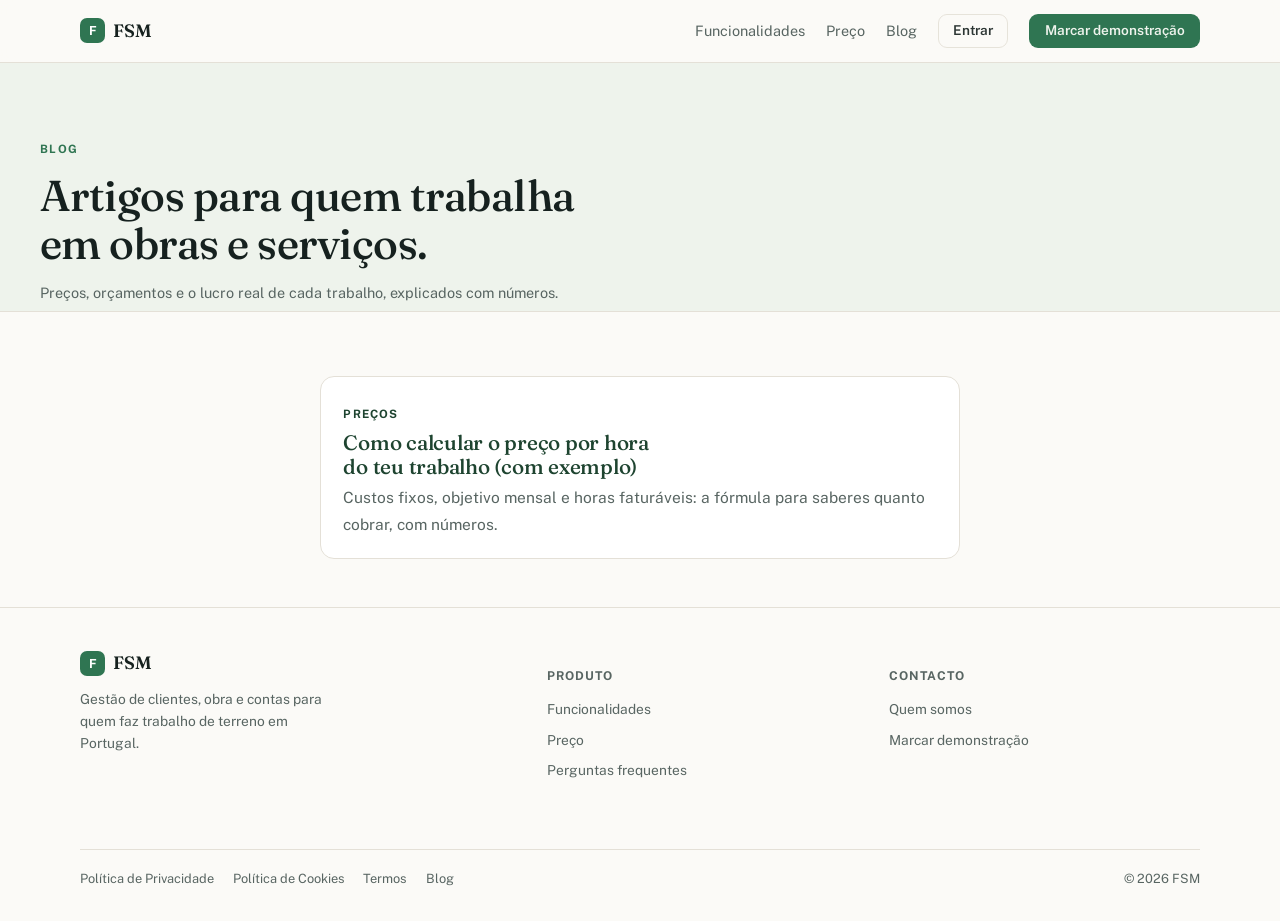
==== blog/index.html @ ea2ad69f "Blog: primeiro artigo (preço por hora), página do blog com o design da LP, ligações internas, sitema" ====
<!doctype html>
<html lang="pt-PT">
<head>
<meta charset="utf-8">
<meta name="viewport" content="width=device-width,initial-scale=1">
<title>Blog FSM — Orçamentos, preços e gestão para profissionais de obras e serviços</title>
<meta name="description" content="Artigos práticos para eletricistas, canalizadores, pintores e empreiteiros: como calcular o preço por hora, fazer orçamentos e saber o lucro real de cada trabalho.">
<meta name="robots" content="index,follow,max-image-preview:large">
<link rel="canonical" href="https://fsmportugal.pt/blog/">
<link rel="icon" href="/favicon.svg" type="image/svg+xml">
<meta property="og:type" content="website">
<meta property="og:locale" content="pt_PT">
<meta property="og:site_name" content="FSM">
<meta property="og:title" content="Blog FSM — Orçamentos, preços e gestão para profissionais de obras e serviços">
<meta property="og:description" content="Artigos práticos sobre preço por hora, orçamentos e lucro real de cada trabalho.">
<meta property="og:url" content="https://fsmportugal.pt/blog/">
<meta property="og:image" content="https://fsmportugal.pt/og.jpg">
<meta name="twitter:card" content="summary_large_image">
<link rel="preconnect" href="https://fonts.googleapis.com">
<link rel="preconnect" href="https://fonts.gstatic.com" crossorigin>
<link rel="stylesheet" href="https://fonts.googleapis.com/css2?family=Fraunces:opsz,wght@9..144,400;9..144,500;9..144,600&family=Public+Sans:wght@400;500;600;700&display=swap">
<link rel="stylesheet" href="/blog/lp.css">
<link rel="stylesheet" href="/blog/blog.css">
<script type="application/ld+json">{"@context":"https://schema.org","@type":"Blog","name":"Blog FSM","url":"https://fsmportugal.pt/blog/","inLanguage":"pt-PT","publisher":{"@type":"Organization","name":"FSM","url":"https://fsmportugal.pt/"}}</script>
</head>
<body>
<header class="nav"><div class="wrap-wide">
  <a class="brand" href="/" style="text-decoration:none;color:inherit"><span class="mark">F</span> FSM</a>
  <nav>
    <a class="lnk" href="/#destaque">Funcionalidades</a>
    <a class="lnk" href="/#preco">Preço</a>
    <a class="lnk" href="/blog/">Blog</a>
    <a class="btn btn-ghost btn-sm" href="https://fsm-portugal.lovable.app/auth" style="border-color:var(--line);">Entrar</a>
    <a class="btn btn-primary btn-sm" href="/#final">Marcar demonstração</a>
  </nav>
</div></header>
<section class="hero artigo-head"><div class="wrap-wide">
  <span class="eyebrow">Blog</span>
  <h1>Artigos para quem trabalha em obras e serviços.</h1>
  <p class="meta">Preços, orçamentos e o lucro real de cada trabalho, explicados com números.</p>
</div></section>
<main class="artigo">
  <div class="lista">
    <a class="cartao" href="/blog/como-calcular-preco-por-hora/">
      <span class="tag">Preços</span>
      <h2>Como calcular o preço por hora do teu trabalho (com exemplo)</h2>
      <p>Custos fixos, objetivo mensal e horas faturáveis: a fórmula para saberes quanto cobrar, com números.</p>
    </a>
  </div>
</main>
<footer>
  <div class="wrap-wide">
    <div class="fbrand">
      <div class="brand"><span class="mark">F</span> FSM</div>
      <p>Gestão de clientes, obra e contas para quem faz trabalho de terreno em Portugal.</p>
    </div>
    <div>
      <h4>Produto</h4>
      <ul>
        <li><a href="/#destaque">Funcionalidades</a></li>
        <li><a href="/#preco">Preço</a></li>
        <li><a href="/#faq">Perguntas frequentes</a></li>
      </ul>
    </div>
    <div>
      <h4>Contacto</h4>
      <ul>
        <li><a href="/#quem-somos">Quem somos</a></li>
        <li><a href="/#final">Marcar demonstração</a></li>
      </ul>
    </div>
    <div class="fbottom" style="grid-column:1/-1;">
      <a href="/#privacidade">Política de Privacidade</a>
      <a href="/#cookies">Política de Cookies</a>
      <a href="/#termos">Termos</a>
      <a href="/blog/">Blog</a>
      <span class="sp">© 2026 FSM</span>
    </div>
  </div>
</footer>
</body>
</html>
---- blog/lp.css ----
:root{
    --ground:#FBFAF7; --surface:#FFFFFF; --tint:#EEF3EC; --tint-2:#F4F2EC;
    --ink:#16211F; --ink-soft:#586562; --line:#E4E0D7;
    --accent:#2F7552; --accent-fill:#2F7552; --accent-ink:#1E4430; --accent-deep:#163224;
    --bad:#B4443A;
    color-scheme:light;
    --serif:"Fraunces", ui-serif, Georgia, serif;
    --sans:"Public Sans", ui-sans-serif, system-ui, -apple-system, "Segoe UI", sans-serif;
    --pad: clamp(1.25rem, 5vw, 2.5rem);
    --col: 760px;
  }
  :root[data-theme="dark"]{
    --ground:#0E1413; --surface:#151E1C; --tint:#12312D; --tint-2:#1B2624;
    --ink:#ECEFEC; --ink-soft:#9AA8A4; --line:#26302E;
    --accent:#6FCB93; --accent-fill:#57B075; --accent-ink:#BEE6CB; --accent-deep:#0F2419;
    --bad:#E0776C;
  }

  *{box-sizing:border-box;}
  html{-webkit-text-size-adjust:100%; scroll-behavior:smooth;}
  body{margin:0; background:var(--ground); color:var(--ink); font-family:var(--sans); font-size:1rem; line-height:1.6; -webkit-font-smoothing:antialiased; font-synthesis:none;}
  h1,h2,h3{font-family:var(--serif); font-weight:500; line-height:1.12; text-wrap:balance; margin:0; letter-spacing:-.012em;}
  p{margin:0;}
  a{color:inherit;}
  svg{display:block;}
  button{font:inherit; color:inherit;}

  .wrap{max-width:var(--col); margin-inline:auto; padding-inline:var(--pad);}
  .wrap-wide{max-width:1200px; margin-inline:auto; padding-inline:var(--pad);}
  .eyebrow{font-weight:700; font-size:.72rem; letter-spacing:.13em; text-transform:uppercase; color:var(--accent);}

  header.nav{position:sticky; top:0; z-index:20; background:color-mix(in srgb, var(--ground) 90%, transparent); backdrop-filter:blur(8px); border-bottom:1px solid var(--line);}
  .nav .wrap-wide{display:flex; align-items:center; gap:1.4rem; height:62px;}
  .brand{display:flex; align-items:center; gap:.5rem; font-family:var(--serif); font-weight:600; font-size:1.12rem;}
  .brand .mark{width:25px; height:25px; border-radius:7px; background:var(--accent-fill); color:#fff; display:grid; place-items:center; font-size:.78rem; font-weight:700; font-family:var(--sans); flex:none;}
  .nav nav{margin-left:auto; display:flex; align-items:center; gap:1.3rem;}
  .nav nav a.lnk{font-size:.9rem; color:var(--ink-soft); text-decoration:none;}
  .nav nav a.lnk:hover{color:var(--ink);}
  @media (max-width:700px){ .nav nav a.lnk{display:none;} }
  .nav .btn{white-space:nowrap;}
  @media (max-width:480px){ .nav .wrap-wide{gap:.7rem;} .nav nav{gap:.5rem;} .nav .btn-sm{padding:.5rem .7rem; font-size:.8rem;} }

  .btn{display:inline-flex; align-items:center; gap:.5rem; justify-content:center; font-family:var(--sans); font-weight:600; font-size:.92rem; line-height:1; padding:.82rem 1.2rem; border-radius:9px; text-decoration:none; cursor:pointer; border:1px solid transparent; transition:transform .12s ease, background .12s ease, border-color .12s ease;}
  .btn-primary{background:var(--accent-fill); color:var(--tint);}
  .btn-primary:hover{transform:translateY(-1px);}
  .btn-ghost{background:transparent; color:inherit; border-color:currentColor; opacity:.9;}
  .btn-ghost:hover{opacity:1;}
  .btn-sm{padding:.55rem .9rem; font-size:.85rem;}
  :focus-visible{outline:2px solid var(--accent); outline-offset:3px; border-radius:4px;}

  /* hero */
  .hero{background:var(--tint); border-bottom:1px solid var(--line); padding:clamp(3rem,8vw,4.5rem) 0 clamp(2rem,5vw,2.75rem);}
  .hero .wrap-wide{max-width:1280px;}
  .hero-inner{display:grid; gap:2.6rem; align-items:center;}
  @media (min-width:960px){ .hero-inner{grid-template-columns:1.05fr .95fr;} }
  .hero h1{font-size:clamp(2.1rem,5.6vw,3.15rem); margin:.9rem 0 1rem; max-width:20ch;}
  .hero p.lede{font-size:clamp(1.02rem,1.7vw,1.15rem); color:var(--ink-soft); max-width:46ch;}
  .hero .actions{display:flex; flex-wrap:wrap; gap:.75rem; margin-top:1.6rem;}
  .hero .fine{margin-top:.9rem; font-size:.82rem; color:var(--ink-soft);}

  /* colagem de fotos do hero */
  .hero-visual{display:grid; grid-template-columns:1fr 1fr; gap:.75rem; width:100%; max-width:460px; margin-inline:auto;}
  @media (min-width:960px){ .hero-visual{margin-inline:0 0 0 auto;} }
  .hv-photo{position:relative; border-radius:16px; overflow:hidden; box-shadow:0 16px 34px -18px rgba(11,59,55,.28); background:#04211E;}
  .hv-photo img{width:100%; height:100%; object-fit:cover; display:block;}
  .hv-main{grid-column:1/3; aspect-ratio:16/10;}
  .hv-tag{position:absolute; left:.7rem; bottom:.7rem; background:rgba(4,33,30,.78); color:#fff; font-size:.7rem; font-weight:700; letter-spacing:.02em; padding:.32rem .6rem; border-radius:999px; backdrop-filter:blur(3px);}
  .hv-a, .hv-b{aspect-ratio:1/1;}
  .hv-card{grid-column:1/3; background:#fff; color:#16211F; border-radius:14px; padding:.9rem 1.05rem; box-shadow:0 16px 34px -18px rgba(0,0,0,.45); display:flex; align-items:center; justify-content:space-between; gap:.75rem;}
  .hv-card .hv-info{display:flex; flex-direction:column; gap:.15rem;}
  .hv-card .hv-lbl{font-size:.72rem; color:#586562;}
  .hv-card .hv-val{font-size:.95rem; font-weight:700;}
  .hv-card .pill{font-size:.68rem; font-weight:700; padding:.28rem .6rem; border-radius:999px; background:#EEF3EC; color:#1E4430; white-space:nowrap;}

  /* screenshot — cantos arredondados, sombra suave */
  .shot{
    width:100%; aspect-ratio:16/9; background:var(--tint-2);
    border:1px solid var(--line); border-radius:16px; overflow:hidden;
    box-shadow:0 20px 44px -24px rgba(11,59,55,.35);
    display:flex; align-items:center; justify-content:center;
    color:var(--ink-soft); font-size:.78rem; letter-spacing:.06em; text-transform:uppercase; text-align:center; padding:1rem;
    background-image:repeating-linear-gradient(45deg, transparent 0 14px, color-mix(in srgb, var(--ink-soft) 6%, transparent) 14px 15px);
  }
  .shot img{width:100%; height:100%; object-fit:cover; object-position:top;}
  /* quando o print é mais alto que largo (ex.: documento de orçamento), a caixa deixa de forçar 16:9
     e a imagem aparece inteira, sem cortar. */
  .shot.has-img{aspect-ratio:auto; background:var(--tint-2); padding:1.4rem; min-height:200px;}
  .shot.has-img img{width:auto; height:auto; max-width:100%; max-height:600px; display:block;}

  /* mockup de portatil com foto real (nao desenhado), com o screenshot encaixado no ecra */
  .laptop-mock{position:relative; width:min(100%, 780px); margin-inline:auto; aspect-ratio:800/476;}
  .laptop-mock .laptop-photo{position:absolute; inset:0; width:100%; height:100%; object-fit:contain; display:block; pointer-events:none;}
  .laptop-mock .screen-overlay{position:absolute; left:11.625%; top:6.303%; width:76.75%; height:80.46%; overflow:hidden; background:#f8fafb;}
  .laptop-mock .screen-overlay img{width:100%; height:100%; object-fit:contain; object-position:top; display:block;}

  /* arrastar/scroll dentro do ecrã do mockup, como se a app estivesse a mexer */
  .pan-wrap{cursor:grab; touch-action:pan-y;}
  .pan-wrap.dragging{cursor:grabbing;}
  .pan-wrap img.pan-img{position:absolute; top:0; left:0; width:100%; height:auto; max-width:none; max-height:none; object-fit:unset; display:block; -webkit-user-drag:none; user-select:none; will-change:transform;}
  .laptop-mock .screen-overlay.pan-wrap img.pan-img{left:50%; width:116%; transform:translate(-50%,0);}

  /* zonas tocáveis invisíveis (ex: barra de navegação) e feedback de toque */
  .nav-hotspot{position:absolute; left:0; top:0; background:transparent; border:0; padding:0; margin:0; cursor:pointer; -webkit-tap-highlight-color:transparent; z-index:2;}
  .tap-ripple{position:absolute; border-radius:50%; background:rgba(61,139,95,.32); transform:translate(-50%,-50%) scale(0); opacity:1; pointer-events:none; animation:tapRipple .55s ease-out forwards; z-index:3;}

  /* barra de navegação do telemóvel fixa por cima do conteúdo que desliza */
  .phone-navbar{position:absolute; left:0; bottom:0; width:100%; aspect-ratio:780/148; z-index:5; overflow:hidden;}
  .phone-navbar img{width:100%; height:100%; display:block; pointer-events:none; -webkit-user-drag:none; user-select:none;}
  .phone-navbar .nav-hotspot{height:100%;}
  @keyframes tapRipple{to{transform:translate(-50%,-50%) scale(1); opacity:0;}}


  .shot.is-mobile{aspect-ratio:auto; background:transparent; border:none; box-shadow:none; padding:1rem 0; min-height:0;}
  .phone-frame{width:min(380px,90%); margin-inline:auto; aspect-ratio:9/19.3; background:#111816; border-radius:34px; padding:9px; box-shadow:0 20px 44px -18px rgba(11,59,55,.4); position:relative;}
  @media (max-width:480px){ .phone-frame{width:min(320px,92%);} }
  .phone-frame::before{content:""; position:absolute; top:9px; left:50%; transform:translateX(-50%); width:64px; height:16px; background:#111816; border-radius:0 0 10px 10px; z-index:2;}
  .phone-screen{position:relative; width:100%; height:100%; border-radius:24px; overflow:hidden; background:var(--tint-2); display:flex; align-items:center; justify-content:center;}
  .phone-screen img{width:100%; height:100%; object-fit:cover; display:block;}
  .phone-screen.placeholder{color:var(--ink-soft); font-size:.68rem; letter-spacing:.03em; text-align:center; padding:1.2rem; line-height:1.5; background-image:repeating-linear-gradient(45deg, transparent 0 10px, color-mix(in srgb, var(--ink-soft) 10%, transparent) 10px 11px);}

  .tap-hint{display:flex; align-items:center; justify-content:center; gap:.45rem; width:max-content; max-width:90%; margin:1rem auto 0; font-size:.78rem; font-weight:600; color:var(--accent-ink); background:var(--tint); border:1px solid var(--line); border-radius:999px; padding:.45rem 1rem; text-align:center;}
  .tap-hint[hidden]{display:none;}
  .tap-hint .dot{width:8px; height:8px; flex:none; border-radius:50%; background:var(--accent); animation:tapHintPulse 1.6s ease-in-out infinite;}
  @keyframes tapHintPulse{0%,100%{transform:scale(1); opacity:1;} 50%{transform:scale(1.7); opacity:.45;}}

  /* como funciona */
  .como{padding:clamp(3rem,7vw,4.5rem) 0; border-top:1px solid var(--line); text-align:center;}
  .como .wrap-wide{max-width:1040px;}
  .como h2{font-size:clamp(1.6rem,3.4vw,2.2rem); margin:.6rem auto 0; max-width:20ch;}
  .como ol{list-style:none; margin:2.2rem 0 0; padding:0; display:grid; gap:1rem; text-align:left;}
  @media (min-width:800px){ .como ol{grid-template-columns:repeat(3,1fr); gap:1.4rem;} }
  .como li{background:var(--surface); border:1px solid var(--line); border-radius:14px; padding:1.5rem; overflow:hidden;}
  .como .n{display:grid; place-items:center; width:2rem; height:2rem; border-radius:50%; background:var(--tint); color:var(--accent-ink); font-weight:700; font-size:.95rem; margin-bottom:.9rem;}
  .como-photo{position:relative; aspect-ratio:4/3; margin:-1.5rem -1.5rem 1.1rem -1.5rem; overflow:hidden; background:var(--tint);}
  .como-art{position:absolute; inset:0; display:flex; align-items:center; justify-content:center; padding:1rem;}
  .como-art > svg{width:100%; height:100%; display:block;}
  .art-card{background:var(--surface); border:1px solid var(--line); border-radius:12px; overflow:hidden; box-shadow:0 10px 22px -12px rgba(11,59,55,.4);}
  .art-card img{display:block; width:100%; height:auto;}
  .art-flow{width:100%; display:flex; flex-direction:column; gap:.3rem;}
  .art-flow .a1{width:80%; align-self:flex-start;}
  .art-flow .a2{width:80%; align-self:flex-end;}
  .art-flow .arrow{align-self:center; width:26px; height:26px; color:var(--accent);}
  .art-kpi{width:100%; display:flex; flex-direction:column; align-items:center; gap:.55rem;}
  .art-kpi .art-card{width:66%;}
  .art-kpi .bars{width:46%; height:auto;}
  .art-pill{display:inline-flex; align-items:center; gap:.4rem; font-size:.72rem; font-weight:700; color:var(--accent-ink); background:var(--surface); border:1px solid var(--line); border-radius:999px; padding:.25rem .65rem;}
  .art-pill .dot{width:7px; height:7px; border-radius:50%; background:var(--accent); animation:tapHintPulse 1.6s ease-in-out infinite;}
  .como-photo .n{position:absolute; left:.9rem; bottom:-.9rem; margin:0; border:3px solid var(--surface); box-shadow:0 4px 10px rgba(0,0,0,.18);}
  .como h3{font-size:1.08rem; margin-bottom:.4rem;}
  .como p{color:var(--ink-soft); font-size:.92rem;}

  /* funcionalidade em destaque — abas + 1 print grande */
  .destaque{padding:clamp(3rem,7vw,4.5rem) 0; border-top:1px solid var(--line); background:var(--tint);}
  .destaque .wrap-wide{max-width:1200px;}
  .destaque .eyebrow{display:block; text-align:center;}
  .destaque h2.head{text-align:center; font-size:clamp(1.6rem,3.4vw,2.2rem); margin:.6rem auto 2.2rem; max-width:22ch;}
  .destaque-grid{display:grid; gap:2rem;}
  .dgrid{display:grid; gap:1.6rem; margin-top:1.6rem;}
  @media (min-width:641px){ .dgrid{grid-template-columns:200px 1fr; gap:1.8rem; align-items:start;} }
  .tabs{display:flex; flex-direction:column; gap:.5rem;}
  .tabs button{all:unset; box-sizing:border-box; cursor:pointer; width:100%; padding:.82rem 1.2rem; font-family:var(--sans); font-size:.92rem; font-weight:600; color:var(--ink); background:var(--surface); border:1px solid var(--line); border-radius:9px; transition:transform .12s ease, background .12s ease, border-color .12s ease;}
  .tabs button:hover{transform:translateY(-1px); border-color:var(--accent);}
  @media (max-width:640px){
    .tabs{position:relative; flex-direction:row; overflow-x:auto; gap:.5rem; margin-inline:calc(var(--pad) * -1); padding:.2rem var(--pad) .5rem; scroll-snap-type:x proximity; scrollbar-width:none;}
    .tabs::-webkit-scrollbar{display:none;}
    .tabs button{width:auto; flex:none; white-space:nowrap; padding:.62rem 1.05rem; scroll-snap-align:start;}
  }
  .tabs button[aria-selected="true"]{background:var(--accent-fill); color:var(--tint); border-color:var(--accent-fill);}
  .dpane h3{font-size:1.35rem; line-height:1.2; margin-bottom:.6rem;}
  .dpane p{color:var(--ink-soft); max-width:56ch; margin-bottom:1.4rem;}
  @media (max-width:859px){
    .dpane h3{min-height:3.2em;}
    .dpane p{min-height:6.4em;}
  }
  @media (min-width:860px){
    .destaque-grid{grid-template-columns:minmax(480px,1fr) minmax(320px,420px); column-gap:2.4rem; align-items:start;}
    .destaque-left .eyebrow, .destaque-left h2.head{text-align:left; margin-left:0; margin-right:0;}
    .destaque-right{grid-column:2; grid-row:1;}
  }

  /* antes/depois + transformação */
  .transf{padding:clamp(3rem,7vw,4.5rem) 0; border-top:1px solid var(--line);}
  .transf .wrap-wide{max-width:1000px;}
  .transf .head{text-align:center; margin-bottom:2rem;}
  .transf h2{font-size:clamp(1.6rem,3.4vw,2.2rem);}
  .transf .sub{color:var(--ink-soft); margin-top:.5rem;}
  .cols{display:grid; gap:1rem;}
  @media (min-width:740px){ .cols{grid-template-columns:1fr 1fr; gap:1.4rem;} }
  .tcard{border:1px solid var(--line); border-radius:14px; padding:1.4rem 1.5rem; background:var(--surface); overflow:hidden;}
  .tcard-photo{aspect-ratio:16/9; margin:-1.4rem -1.5rem 1.1rem -1.5rem; overflow:hidden;}
  .tcard-photo img{width:100%; height:100%; object-fit:cover; display:block;}
  .tcard.before .tcard-photo img{filter:grayscale(1) contrast(.95) brightness(.92);}
  .tcard h3{font-size:1.05rem; margin-bottom:.9rem; font-family:var(--sans); font-weight:700; letter-spacing:0;}
  .tcard ul{list-style:none; margin:0; padding:0; display:grid; gap:.6rem; font-size:.95rem; color:var(--ink-soft);}
  .tcard li{display:flex; gap:.6rem; align-items:flex-start;}
  .tcard.before li::before{content:"✗"; color:var(--bad); font-weight:700; flex:none;}
  .tcard.after{border-color:color-mix(in srgb, var(--accent) 40%, var(--line)); background:var(--tint);}
  .tcard.after li::before{content:"✓"; color:var(--accent); font-weight:700; flex:none;}
  .transf .cta{text-align:center; margin-top:2.2rem;}
  .transf .cta p{margin-top:.7rem; font-size:.85rem; color:var(--ink-soft);}

  /* vídeo / testemunho */
  .video-sec[hidden]{display:none;}
  .video-sec{background:var(--tint); border-top:1px solid var(--line); padding:clamp(3rem,7vw,4.5rem) 0;}
  .video-sec .wrap-wide{max-width:1120px; text-align:center;}
  .video-sec h2{font-size:clamp(1.6rem,3.4vw,2.2rem); margin:.6rem auto 2rem; max-width:22ch;}
  .video-grid{display:grid; gap:1.3rem; max-width:820px; margin-inline:auto;}
  @media (min-width:700px){ .video-grid.n2{grid-template-columns:1fr 1fr;} }
  .video-slot{
    aspect-ratio:16/10; border:1.5px dashed color-mix(in srgb, var(--accent) 40%, var(--line)); border-radius:16px; overflow:hidden;
    display:flex; flex-direction:column; align-items:center; justify-content:center; gap:.7rem;
    background:var(--surface); color:var(--ink-soft); text-align:center; padding:1.2rem;
  }
  .video-slot .play{width:46px; height:46px; border-radius:50%; background:var(--tint-2); color:var(--accent-ink); display:grid; place-items:center; flex:none;}
  .video-slot .lbl{font-size:.86rem; letter-spacing:.02em; color:var(--ink);}
  .video-slot .cap{font-size:.76rem; color:var(--ink-soft);}

  /* preço */
  .pricing{padding:clamp(3rem,7vw,4.5rem) 0; border-top:1px solid var(--line);}
  .pricing .wrap{max-width:1000px;}
  .price-grid{display:grid; gap:2rem; align-items:center;}
  @media (min-width:800px){ .price-grid{grid-template-columns:1fr 1fr;} }
  .price-card{background:var(--surface); border:1px solid var(--line); border-radius:18px; padding:clamp(1.6rem,4vw,2.4rem); box-shadow:0 14px 40px -20px rgba(11,59,55,.28);}
  .price-card .amount{font-family:var(--serif); font-weight:600; font-size:2.7rem; letter-spacing:-.02em;}
  .price-card .amount small{font-size:1rem; color:var(--ink-soft); font-family:var(--sans); font-weight:500;}
  .price-card .setup{color:var(--ink-soft); font-size:.9rem; margin-top:.2rem;}
  .price-card ul{list-style:none; padding:0; margin:1.3rem 0 1.4rem; display:grid; gap:.6rem; font-size:.92rem;}
  .price-card li{display:flex; gap:.55rem; align-items:flex-start;}
  .price-card li svg{flex:none; margin-top:.15rem; color:var(--accent);}
  .price-card .lbl-u{font-size:.72rem; font-weight:700; letter-spacing:.08em; text-transform:uppercase; color:var(--accent-ink); margin-top:1.3rem;}
  .price-card ul.per-user{margin-top:.7rem;}
  .bonus{background:var(--tint); border:1px dashed color-mix(in srgb, var(--accent) 45%, var(--line)); border-radius:12px; padding:1rem 1.1rem; margin-bottom:1.4rem;}
  .bonus .lbl{font-size:.7rem; font-weight:700; letter-spacing:.08em; text-transform:uppercase; color:var(--accent-ink); margin-bottom:.5rem;}
  .bonus ul{list-style:none; margin:0; padding:0; display:grid; gap:.45rem; font-size:.87rem; color:var(--ink-soft);}
  .price-note{color:var(--ink-soft); font-size:.95rem; max-width:30ch;}

  /* garantia */
  .guar{background:var(--tint); border-top:1px solid var(--line);}
  .guar .wrap{max-width:760px; padding-block:clamp(2.6rem,6vw,3.4rem); text-align:center;}
  .guar .ico{width:44px; height:44px; margin:0 auto 1rem; border-radius:50%; background:var(--surface); border:1px solid var(--line); color:var(--accent-ink); display:grid; place-items:center;}
  .guar h2{font-size:clamp(1.4rem,3vw,1.85rem); margin-bottom:.7rem;}
  .guar p.desc{color:var(--ink-soft); max-width:48ch; margin-inline:auto;}
  .guar .marks{display:flex; flex-wrap:wrap; justify-content:center; gap:1.4rem; margin-top:1.6rem; font-size:.85rem; color:var(--ink-soft);}
  .guar .marks span{display:flex; align-items:center; gap:.4rem;}
.guar-cta{margin-top:1.6rem;}

  /* quem somos */
  .quem{background:var(--surface); border-top:1px solid var(--line); padding:clamp(3rem,7vw,4.5rem) 0;}
  .quem .wrap-wide{max-width:1200px;}
  .quem-grid{display:grid; gap:2.4rem; align-items:center;}
  @media (min-width:860px){ .quem-grid{grid-template-columns:1fr 1fr;} }
  .quem .pill{display:inline-flex; align-items:center; gap:.5rem; background:var(--tint); border:1px solid var(--line); padding:.5rem 1rem; border-radius:999px; font-size:.7rem; font-weight:700; letter-spacing:.1em; text-transform:uppercase; color:var(--accent-ink);}
  .quem .pill .dot{width:7px; height:7px; border-radius:50%; background:var(--accent-fill); flex:none;}
  .quem h2{font-size:clamp(1.9rem,4vw,2.5rem); margin:1.1rem 0 1.2rem;}
  .quem p.bio{color:var(--ink-soft); max-width:52ch; font-size:1.02rem; margin-bottom:.9rem;}
  .quem .btn{margin-top:1.1rem;}
  .quem-photo{position:relative; border-radius:16px; overflow:hidden; aspect-ratio:3/4; max-width:420px; margin-inline:auto; box-shadow:0 20px 44px -20px rgba(0,0,0,.45);}
  @media (min-width:860px){ .quem-photo{margin-inline:0; margin-left:auto;} }
  .quem-photo img{width:100%; height:100%; object-fit:cover;}
  .quem-photo .tag{position:absolute; left:1rem; bottom:1rem; background:rgba(10,20,18,.75); backdrop-filter:blur(4px); color:#fff; padding:.5rem .9rem; border-radius:8px; font-size:.9rem; font-weight:600;}

  /* faq */
  .faq{padding:clamp(3rem,7vw,4.5rem) 0; border-top:1px solid var(--line);}
  .faq .wrap{max-width:760px;}
  .faq h2{font-size:clamp(1.6rem,3.4vw,2.1rem);}
  .faq dl{margin:1.6rem 0 0;}
  .faq dt{font-family:var(--serif); font-weight:500; font-size:1.1rem; padding:1.1rem 0 .35rem; border-top:1px solid var(--line);}
  .faq dd{margin:0 0 1rem; color:var(--ink-soft); max-width:58ch;}

  /* cta final */
  .final{background-image:linear-gradient(135deg, color-mix(in srgb, var(--accent-deep) 92%, transparent), color-mix(in srgb, var(--accent-fill) 85%, transparent)), url("/img/44da4aa13917.jpg"); background-size:cover; background-position:center; color:#fff;}
  .final .wrap{max-width:760px; padding-block:clamp(3rem,7vw,4rem); text-align:center;}
  .final h2{font-size:clamp(1.7rem,3.8vw,2.3rem); max-width:22ch; margin:0 auto .7rem;}
  .final p{color:#dff3ef; margin-bottom:1.5rem;}
  .lead-form{background:var(--surface); color:var(--ink); border-radius:16px; padding:1.5rem; max-width:440px; margin:0 auto; text-align:left; box-shadow:0 24px 50px -24px rgba(0,0,0,.55);}
  .lead-form .fld{margin-bottom:1rem;}
  .lead-form label.l{display:block; font-size:.82rem; font-weight:600; margin-bottom:.35rem; color:var(--ink);}
  .lead-form input[type=text], .lead-form input[type=tel], .lead-form select{width:100%; min-height:48px; padding:.7rem .85rem; font:inherit; font-size:16px; color:var(--ink); background:var(--ground); border:1px solid #B9B4A8; border-radius:9px; appearance:none; -webkit-appearance:none;}
  .lead-form select{background-image:url("data:image/svg+xml;utf8,<svg xmlns='http://www.w3.org/2000/svg' width='12' height='8' viewBox='0 0 12 8'><path d='M1 1.5l5 5 5-5' fill='none' stroke='%23586562' stroke-width='1.8' stroke-linecap='round'/></svg>"); background-repeat:no-repeat; background-position:right .95rem center; padding-right:2.4rem;}
  .lead-form input:focus-visible, .lead-form select:focus-visible{outline:2px solid var(--accent); outline-offset:1px; border-color:var(--accent);}
  .lead-form .invalid{border-color:var(--bad)!important;}
  .lead-form .err{display:block; color:var(--bad); font-size:.8rem; margin-top:.3rem; min-height:0;}
  .lead-form .consent{display:flex; gap:.65rem; align-items:flex-start; font-size:.82rem; color:var(--ink-soft); line-height:1.45; margin-bottom:1.1rem;}
  .lead-form .consent input{width:20px; height:20px; margin:.1rem 0 0; flex:none; accent-color:var(--accent);}
  .lead-form .consent a{color:var(--accent-ink); text-decoration:underline;}
  .lead-form .btn{width:100%; min-height:50px; font-size:1rem;}
  .lead-form .fine{font-size:.76rem; color:var(--ink-soft); text-align:center; margin:.8rem 0 0;}
  .lead-ok{background:var(--surface); color:var(--ink); border-radius:16px; padding:1.6rem 1.5rem; max-width:440px; margin:0 auto; text-align:left; box-shadow:0 24px 50px -24px rgba(0,0,0,.55);}
  .lead-ok h3{font-family:var(--serif); font-weight:500; font-size:1.3rem; margin:0 0 .5rem;}
  .lead-ok p{color:var(--ink-soft); margin:0 0 1rem; font-size:.92rem;}
  .lead-ok a.inline{color:var(--accent-ink); text-decoration:underline; font-weight:600;}

  footer{border-top:1px solid var(--line); padding:2.6rem 0 2rem; font-size:.86rem;}
  footer .wrap-wide{display:grid; gap:2rem;}
  @media (min-width:700px){ footer .wrap-wide{grid-template-columns:1.4fr 1fr 1fr;} }
  footer .fbrand p{color:var(--ink-soft); margin-top:.6rem; max-width:32ch;}
  footer h4{font-size:.76rem; text-transform:uppercase; letter-spacing:.08em; color:var(--ink-soft); margin-bottom:.8rem; font-family:var(--sans);}
  footer ul{list-style:none; margin:0; padding:0; display:grid; gap:.55rem;}
  footer a{text-decoration:none; color:var(--ink-soft);}
  footer a:hover{color:var(--ink);}
  .fbottom{border-top:1px solid var(--line); margin-top:2.2rem; padding-top:1.2rem; font-size:.8rem; color:var(--ink-soft); display:flex; flex-wrap:wrap; gap:.6rem 1.2rem;}
  .fbottom .sp{margin-left:auto;}

  /* páginas legais */
  .legal{padding:clamp(2.5rem,6vw,3.5rem) 0 4rem;}
  .legal .wrap{max-width:760px;}
  .legal .back{font-size:.86rem; color:var(--ink-soft); text-decoration:none; display:inline-flex; align-items:center; gap:.4rem; margin-bottom:1.8rem;}
  .legal .back:hover{color:var(--ink);}
  .legal h1{font-size:clamp(1.8rem,4vw,2.3rem); margin-bottom:.4rem;}
  .legal .updated{color:var(--ink-soft); font-size:.85rem; margin-bottom:2rem;}
  .legal h2{font-size:1.15rem; margin:2rem 0 .7rem; font-family:var(--sans); font-weight:700;}
  .legal h2.legal-title{font-size:clamp(1.8rem,4vw,2.3rem); margin:0 0 .4rem; font-family:var(--serif); font-weight:500;}
  .legal p{color:var(--ink-soft); margin-bottom:.9rem; max-width:65ch;}
  .legal ul{color:var(--ink-soft); margin:0 0 .9rem; padding-left:1.2rem;}
  .legal li{margin-bottom:.3rem;}
  .legal a.inline{color:var(--accent-ink); text-decoration:underline;}
  .legal .tablewrap{overflow-x:auto; margin:1rem 0 1.6rem;}
  .legal table{width:100%; border-collapse:collapse; font-size:.85rem; min-width:480px;}
  .legal th{text-align:left; font-size:.7rem; text-transform:uppercase; letter-spacing:.05em; color:var(--ink-soft); padding:.6rem .7rem; border-bottom:2px solid var(--line);}
  .legal td{padding:.7rem; border-bottom:1px solid var(--line); color:var(--ink-soft); vertical-align:top;}
  .legal .callout{background:var(--tint); border:1px dashed color-mix(in srgb, var(--accent) 45%, var(--line)); border-radius:10px; padding:1rem 1.2rem; font-size:.86rem; margin-bottom:1.8rem; color:var(--ink);}
  .legal .callout strong{display:block; margin-bottom:.3rem;}

  /* banner de cookies */
  .cookiebar{position:fixed; inset-inline:0; bottom:0; z-index:50; background:var(--accent-deep); color:#e7f5f1; padding:1rem var(--pad); display:flex; flex-wrap:wrap; gap:.9rem 1.2rem; align-items:center; box-shadow:0 -10px 28px rgba(0,0,0,.18);}
  .cookiebar[hidden]{display:none;}
  .cookiebar p{flex:1 1 320px; font-size:.85rem; max-width:640px; color:#dcefe9;}
  .cookiebar p a{color:#fff;}
  .cookiebar .actions{display:flex; gap:.6rem; flex-wrap:wrap; align-items:center;}
  .btn-outline{background:transparent; border:1px solid rgba(255,255,255,.4); color:#fff;}
  .cookie-prefs{display:none; flex-basis:100%; border-top:1px solid rgba(255,255,255,.15); padding-top:.9rem; margin-top:.2rem;}
  .cookie-prefs.open{display:block;}
  .cookie-prefs .row{display:flex; align-items:center; justify-content:space-between; gap:1rem; padding:.5rem 0; font-size:.85rem; max-width:520px;}
  .cookie-prefs .row small{display:block; color:#a9d6cc; font-weight:400;}
  .switch{position:relative; width:38px; height:22px; flex:none;}
  .switch input{position:absolute; inset:0; opacity:0; cursor:pointer; margin:0;}
  .switch .track{position:absolute; inset:0; background:rgba(255,255,255,.25); border-radius:99px; transition:background .15s;}
  .switch .track::after{content:""; position:absolute; top:2px; left:2px; width:18px; height:18px; border-radius:50%; background:#fff; transition:transform .15s;}
  .switch input:checked + .track{background:var(--accent-fill);}
  .switch input:checked + .track::after{transform:translateX(16px);}
  .switch input:disabled + .track{opacity:.55; cursor:not-allowed;}

  @media (prefers-reduced-motion:reduce){ *{transition:none!important; scroll-behavior:auto;} }

  /* botao flutuante whatsapp */
  .wa-float{position:fixed; right:1.25rem; bottom:1.25rem; z-index:40; width:58px; height:58px; border-radius:50%; background:#25D366; display:grid; place-items:center; box-shadow:0 10px 26px -8px rgba(0,0,0,.45); text-decoration:none; transition:transform .15s ease, box-shadow .15s ease;}
  .wa-float:hover{transform:scale(1.07); box-shadow:0 14px 30px -8px rgba(0,0,0,.5);}
  .wa-float svg{width:29px; height:29px; fill:#fff;}
  @media (max-width:640px){ .wa-float{right:1rem; bottom:1rem; width:52px; height:52px;} .wa-float svg{width:26px; height:26px;} }

  /* mobile: elementos e espaçamentos mais compactos */
  @media (max-width:600px){
    .como, .destaque, .transf, .video-sec, .pricing, .quem, .faq{padding-top:2.25rem; padding-bottom:2.25rem;}
    .hero{padding-top:2rem; padding-bottom:1.75rem;}
    .hero-inner{gap:1.6rem;}
    .hero-visual{gap:.5rem;}
    .hv-main{aspect-ratio:16/9;}
    .hv-a, .hv-b{aspect-ratio:4/3;}
    .como ol{margin-top:1.4rem;}
    .como-photo{aspect-ratio:16/10;}
    .tcard-photo{aspect-ratio:2/1;}
    .phone-frame{width:min(280px,82%);}
    .quem-grid{gap:1.4rem;}
    .quem-photo{aspect-ratio:4/3; width:100%; max-width:100%;}
    .quem-photo img{object-position:center 10%;}
    .guar .wrap, .final .wrap{padding-block:2.25rem;}

    /* alvos de toque maiores (mín. ~44px) e texto pequeno legível */
    .nav .btn-sm{min-height:40px;}
    .cookiebar .actions .btn{min-height:44px;}
    footer ul{gap:0;}
    footer li a{display:inline-flex; align-items:center; min-height:40px;}
    .fbottom a{display:inline-block; padding:.6rem 0;}
    .eyebrow, .hv-tag, .hv-card .hv-lbl, .hv-card .pill, .pill, .quem .pill, .price-card .bonus .lbl, .price-card .lbl-u, .art-pill{font-size:.76rem;}
  }
---- blog/blog.css ----
/* Blog: usa o CSS da LP (lp.css) e acrescenta só o necessário */
.artigo-head{padding-bottom:.4rem;}
.artigo-head .crumbs{font-size:.85rem; color:var(--ink-soft); margin-bottom:.9rem;}
.artigo-head .crumbs a{color:var(--ink-soft);}
.artigo-head h1{font-size:clamp(1.9rem,4.6vw,2.7rem); margin:.7rem 0 .8rem; max-width:24ch;}
.artigo-head .meta{color:var(--ink-soft); font-size:.9rem;}
.artigo{max-width:720px; margin:0 auto; padding:2.4rem var(--pad) 3rem; font-size:1.0625rem; line-height:1.7;}
.artigo .lead{font-size:1.15rem; color:var(--ink-soft);}
.artigo h2{font-size:clamp(1.45rem,3.2vw,1.8rem); margin:2.6rem 0 .8rem;}
.artigo p{margin:0 0 1rem;}
.artigo ul,.artigo ol{padding-left:1.3rem; margin:0 0 1rem;}
.artigo li{margin-bottom:.4rem;}
.artigo a{color:var(--accent-ink);}
.artigo .resposta{background:var(--tint); border:1px solid var(--line); border-left:4px solid var(--accent); border-radius:12px; padding:1.1rem 1.3rem; margin:1.6rem 0;}
.artigo .resposta strong.t{display:block; font-size:.74rem; letter-spacing:.12em; text-transform:uppercase; color:var(--accent-ink); margin-bottom:.35rem;}
.artigo .formula{background:var(--surface); border:1px solid var(--line); border-radius:12px; padding:1rem 1.2rem; font-weight:600; text-align:center; margin:1.2rem 0;}
.artigo table{width:100%; border-collapse:collapse; margin:1.2rem 0; font-size:.97rem; background:var(--surface); border:1px solid var(--line); border-radius:12px; overflow:hidden;}
.artigo th,.artigo td{padding:.7rem .9rem; text-align:left; border-bottom:1px solid var(--line);}
.artigo th{background:var(--tint-2); font-size:.78rem; text-transform:uppercase; letter-spacing:.06em; color:var(--ink-soft);}
.artigo tr:last-child td{border-bottom:0;}
.artigo dl{margin:1rem 0;}
.artigo dt{font-family:var(--serif); font-size:1.15rem; margin-top:1.3rem;}
.artigo dd{margin:.3rem 0 0; color:var(--ink-soft);}
.artigo .aviso{font-size:.88rem; color:var(--ink-soft); border-top:1px solid var(--line); padding-top:1rem; margin-top:2rem;}
.final .wrap{padding-block:2.6rem;}
.final .btn{background:#fff; color:var(--accent-ink);}
.lista{display:grid; gap:1rem; margin-top:1.6rem;}
.cartao{display:block; background:var(--surface); border:1px solid var(--line); border-radius:14px; padding:1.3rem 1.4rem; text-decoration:none; color:var(--ink);}
.cartao:hover{border-color:var(--accent);}
.cartao h2{margin:.3rem 0 .4rem; font-size:1.3rem;}
.cartao p{margin:0; color:var(--ink-soft); font-size:.97rem;}
.cartao .tag{font-size:.72rem; letter-spacing:.1em; text-transform:uppercase; color:var(--accent-ink); font-weight:700;}
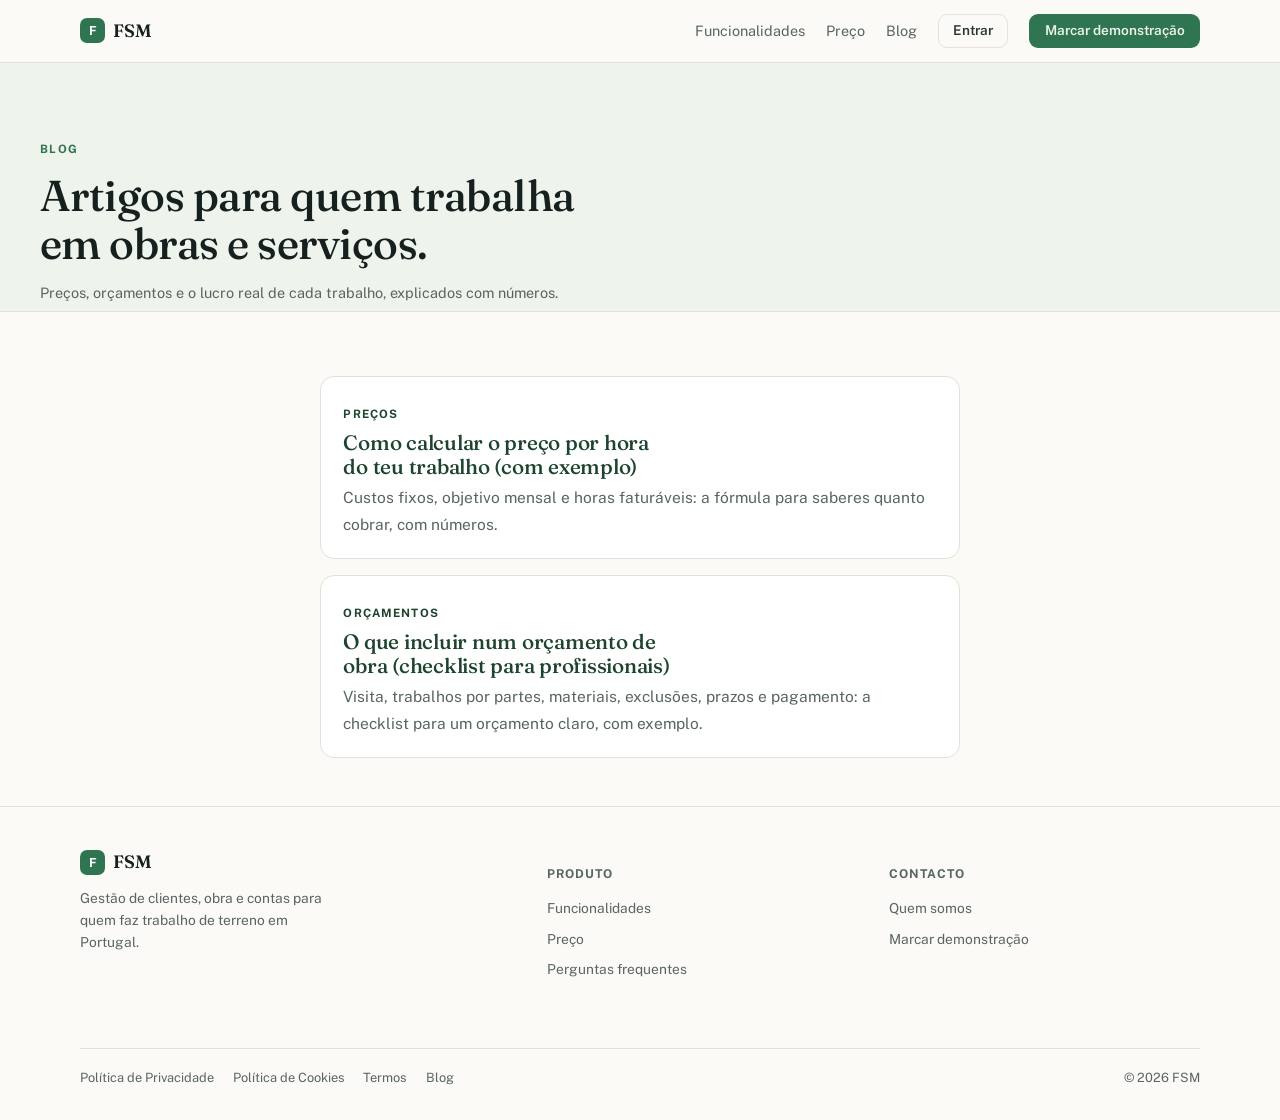
==== commit 03877301: "Blog: artigo 'O que incluir num orçamento de obra', limpeza de temas fiscais no artigo 1, gerador e " ====
--- a/blog/index.html
+++ b/blog/index.html
@@ -46,6 +46,11 @@
       <h2>Como calcular o preço por hora do teu trabalho (com exemplo)</h2>
       <p>Custos fixos, objetivo mensal e horas faturáveis: a fórmula para saberes quanto cobrar, com números.</p>
     </a>
+    <a class="cartao" href="/blog/o-que-incluir-num-orcamento-de-obra/">
+      <span class="tag">Orçamentos</span>
+      <h2>O que incluir num orçamento de obra (checklist para profissionais)</h2>
+      <p>Visita, trabalhos por partes, materiais, exclusões, prazos e pagamento: a checklist para um orçamento claro, com exemplo.</p>
+    </a>
   </div>
 </main>
 <footer>
